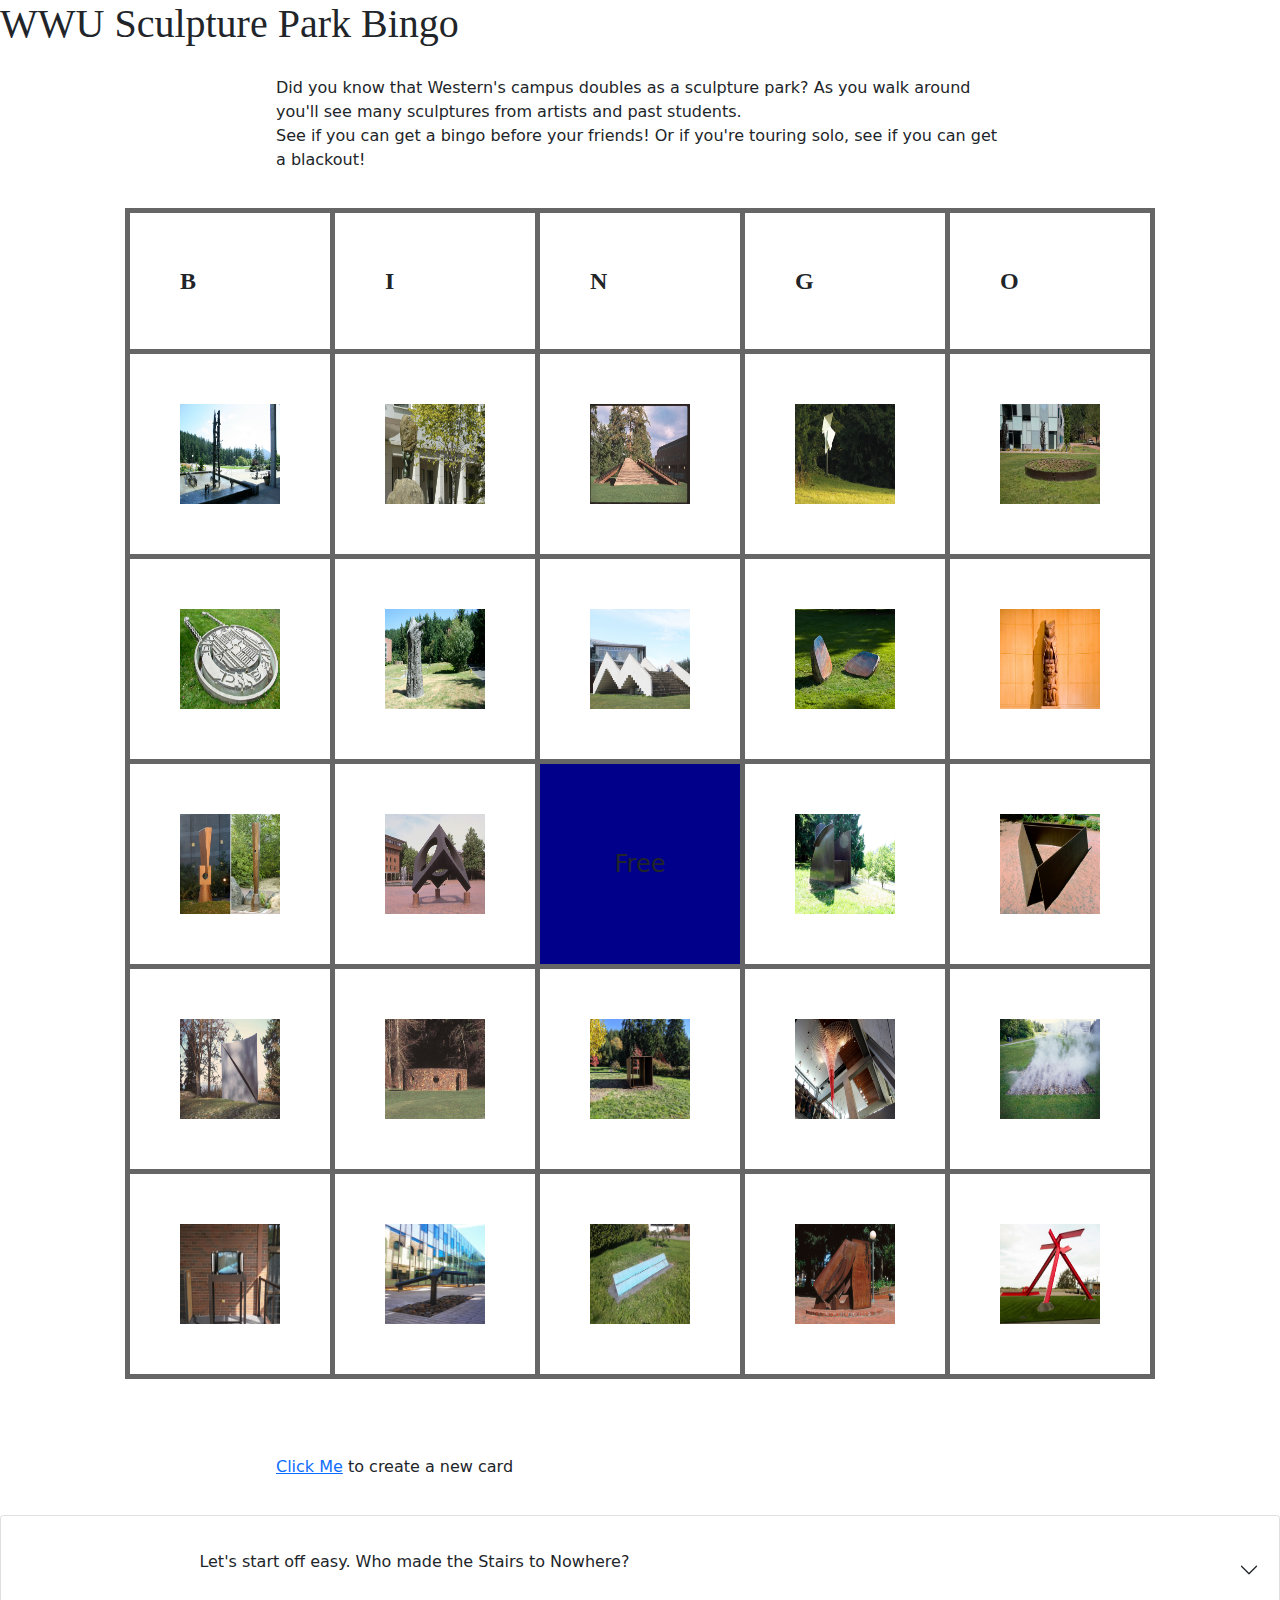
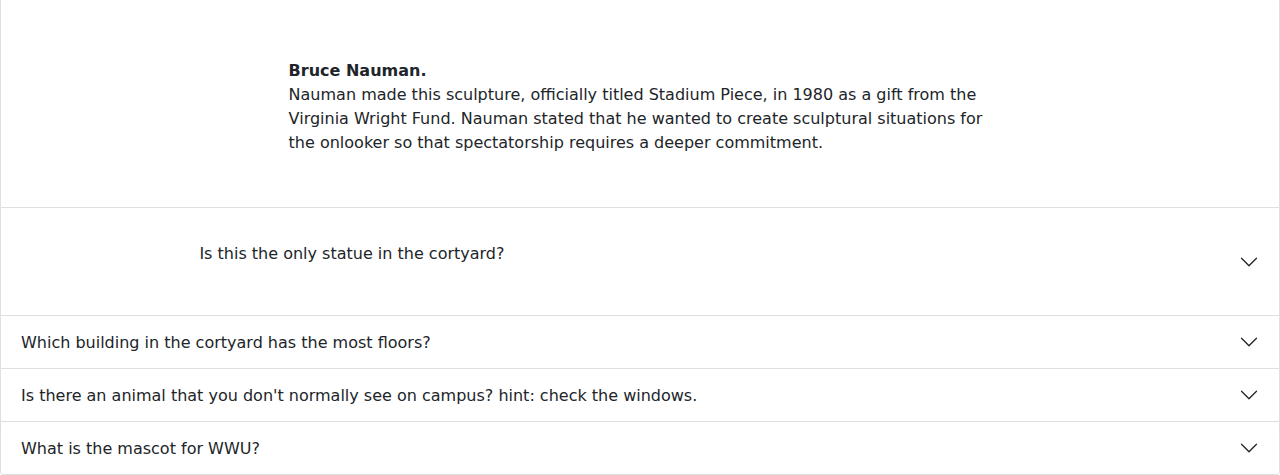
==== index.html @ 40c81d85 "First commit of Final ass." ====
<!DOCTYPE html>
<html lang="en">

<head>
	<title>Make Your Own Bingo Card</title>
	<link rel="stylesheet" rev="stylesheet" href="bingo-card.css" />
	<script src="jquery.js"></script>
	<link rel="stylesheet" href="bootstrap.min.css">
	<script src="bootstrap.bundle.min.js"></script>
</head>
<body>
	
<h1>WWU Sculpture Park Bingo</h1>
<p id="intro">Did you know that Western's campus doubles as a sculpture park? As you walk around you'll see many sculptures from artists and past students. <br> See if you can get a bingo before your friends! Or if you're touring solo, see if you can get a blackout!</p>
<table>
	<tr>
		<th width="20%"  class="square">B</th>
		<th width="20%"  class="square">I</th>
		<th width="20%"  class="square">N</th>
		<th width="20%"  class="square">G</th>
		<th width="20%"  class="square">O</th>
	</tr>
	<tr>
		<td id="square0" class="square">&nbsp;</td>
		<td id="square1" class="square">&nbsp;</td>
		<td id="square2" class="square">&nbsp;</td>
		<td id="square3" class="square">&nbsp;</td>
		<td id="square4" class="square">&nbsp;</td>
	</tr>
	<tr>
		<td id="square5" class="square">&nbsp;</td>
		<td id="square6" class="square">&nbsp;</td>
		<td id="square7" class="square">&nbsp;</td>
		<td id="square8" class="square">&nbsp;</td>
		<td id="square9" class="square">&nbsp;</td>
	</tr>
	<tr>
		<td id="square10" class="square">&nbsp;</td>
		<td id="square11" class="square">&nbsp;</td>
		<td id="free">Free</td>
		<td id="square12" class="square">&nbsp;</td>
		<td id="square13" class="square">&nbsp;</td>
	</tr>
	<tr>
		<td id="square14" class="square">&nbsp;</td>
		<td id="square15" class="square">&nbsp;</td>
		<td id="square16" class="square">&nbsp;</td>
		<td id="square17" class="square">&nbsp;</td>
		<td id="square18" class="square">&nbsp;</td>
	</tr>
	<tr>
		<td id="square19" class="square">&nbsp;</td>
		<td id="square20" class="square">&nbsp;</td>
		<td id="square21" class="square">&nbsp;</td>
		<td id="square22" class="square">&nbsp;</td>
		<td id="square23" class="square">&nbsp;</td>
	</tr>
</table>
<p><a href="script.html" id="reload"></a> </p>
<p id="bottom"><a href="#" onclick="setImage();">Click Me</a> to create a new card</p>

<div class="accordion-item">
	<h2 class="accordion-header" id="headingOne">
	  <button class="accordion-button collapsed" type="button" data-bs-toggle="collapse" data-bs-target="#collapseOne" aria-expanded="false" aria-controls="collapseOne">
			<p>Let's start off easy. Who made the Stairs to Nowhere?</p>
		</button>
	  </h2>
	  <div id="collapseOne" class="accordion-collapse collapse show" aria-labelledby="headingOne" data-bs-parent="#accordionExample">
		<div class="accordion-body">
		  <p><strong>Bruce Nauman.</strong> <br> Nauman made this sculpture, officially titled Stadium Piece, in 1980 as a gift from the Virginia Wright Fund. Nauman stated that he wanted to create sculptural situations for the onlooker so that spectatorship requires a deeper commitment. </p>
		</div>
	  </div>
	</div>
	<div class="accordion-item">
	  <h2 class="accordion-header" id="headingTwo">
		<button class="accordion-button collapsed" type="button" data-bs-toggle="collapse" data-bs-target="#collapseTwo" aria-expanded="false" aria-controls="collapseTwo">
		  <p>Is this the only statue in the cortyard?</p>
		</button>
	  </h2>
	  <div id="collapseTwo" class="accordion-collapse collapse" aria-labelledby="headingTwo" data-bs-parent="#accordionExample">
		<div class="accordion-body">
		  <p><strong>No.</strong> <br> It would be weird if I wrote this question and there wasn't! If you look north west you'll see a small turquoise triangle. This is called Flank II, it was made in 1978 by New York sculpture artist Mia Westerlund Roosen. It was recently restored by the artist because of corrosion over 30 years. Here's a video with a couple interviews  from the artist and gallery director Hafthor Ingvason. </p>
		  <iframe width="auto" height="auto" src="https://www.youtube.com/embed/sNC-myIvifI" title="YouTube video player" frameborder="0" allow="accelerometer; autoplay; clipboard-write; encrypted-media; gyroscope; picture-in-picture" allowfullscreen></iframe>
		</div>
	  </div>
	</div>
	<div class="accordion-item">
	  <h2 class="accordion-header" id="headingThree">
		<button class="accordion-button collapsed" type="button" data-bs-toggle="collapse" data-bs-target="#collapseThree" aria-expanded="false" aria-controls="collapseThree">
		  Which building in the cortyard has the most floors?
		</button>
	  </h2>
	  <div id="collapseThree" class="accordion-collapse collapse" aria-labelledby="headingThree" data-bs-parent="#accordionExample">
		<div class="accordion-body">
			<p> <strong>The Environmental Studies Building.</strong> <br> If you look closely you’ll see a line separating each floor, making seven floors in total. You’ll probably also notice that this building is made entirely of concrete. Because of this, it was the least energy efficient building on campus. Ironic. That is until they covered the roof in solar panels to make the building more energy neutral. </p>
		</div>
	  </div>
	</div>
	<div class="accordion-item">
		<h2 class="accordion-header" id="headingFour">
		  <button class="accordion-button collapsed" type="button" data-bs-toggle="collapse" data-bs-target="#collapseFour" aria-expanded="false" aria-controls="collapseFour">
			Is there an animal that you don't normally see on campus? hint: check the windows.
		  </button>
		</h2>
		<div id="collapseFour" class="accordion-collapse collapse" aria-labelledby="headingFour" data-bs-parent="#accordionExample">
		  <div class="accordion-body">
			<p></p><strong>Hey look a grizzly bear!</strong> <br>This is the logo for The Planet magazine. The Planet is a publication class offered through the Environmental Studies department. It combines the environmental focus of Huxley College with the writing and reporting skills taught in the journalism department. Students publish a quarterly environmental magazine in print version as well as online. </p>
			<a href="https://theplanetmagazine.net/">Heres a link to their website</a>
		  </div>
		</div>
	  </div>
	  <div class="accordion-item">
		<h2 class="accordion-header" id="headingFive">
		  <button class="accordion-button collapsed" type="button" data-bs-toggle="collapse" data-bs-target="#collapseFive" aria-expanded="false" aria-controls="collapseFive">
			What is the mascot for WWU?
		  </button>
		</h2>
		<div id="collapseFive" class="accordion-collapse collapse" aria-labelledby="headingFive" data-bs-parent="#accordionExample">
		  <div class="accordion-body">
			<p><strong>The Vikings. Specifically Victor E. Viking </strong> <br> If you look across the parking lot to the west of Stairs to Nowhere, you'll see the soccer field where many of WWU's sports teams practice. Our mascot, Victor, was introduced in 1923 and has been relatively unchanged since then. The sports offered by WWU in the fall are Soccer, Vollyball, and Basketball.</p>
		  </div>
		</div>
	  </div>
  </div>
<script type="text/javascript" src="bingo-card.js"></script>
</body>
</html>
---- bingo-card.css ----
body {
	background-color: white;
	color: black;
	font-size: 20px;
	font-family: "Lucida Grande", Verdana, Arial, Helvetica, sans-serif;
    text-align: center;
}

p{
    margin: auto;
    width: 60%;
    padding: 20px;  
}
h1, th {
	font-family: Georgia, "Times New Roman", Times, serif;
}

h1 {
	font-size: 28px;
}

table {
	border-collapse: collapse;
    margin: auto;
    width: 70%;
}

th, td {
	padding: 50px;
	border: 5px #666 solid;
	text-align: center;
	font-size: 24px;
}


#free {
	background-color: darkblue;
}

.square.darkblue{
    background-color: darkblue;
}
.square{
	border: 5px #666 solid;
}
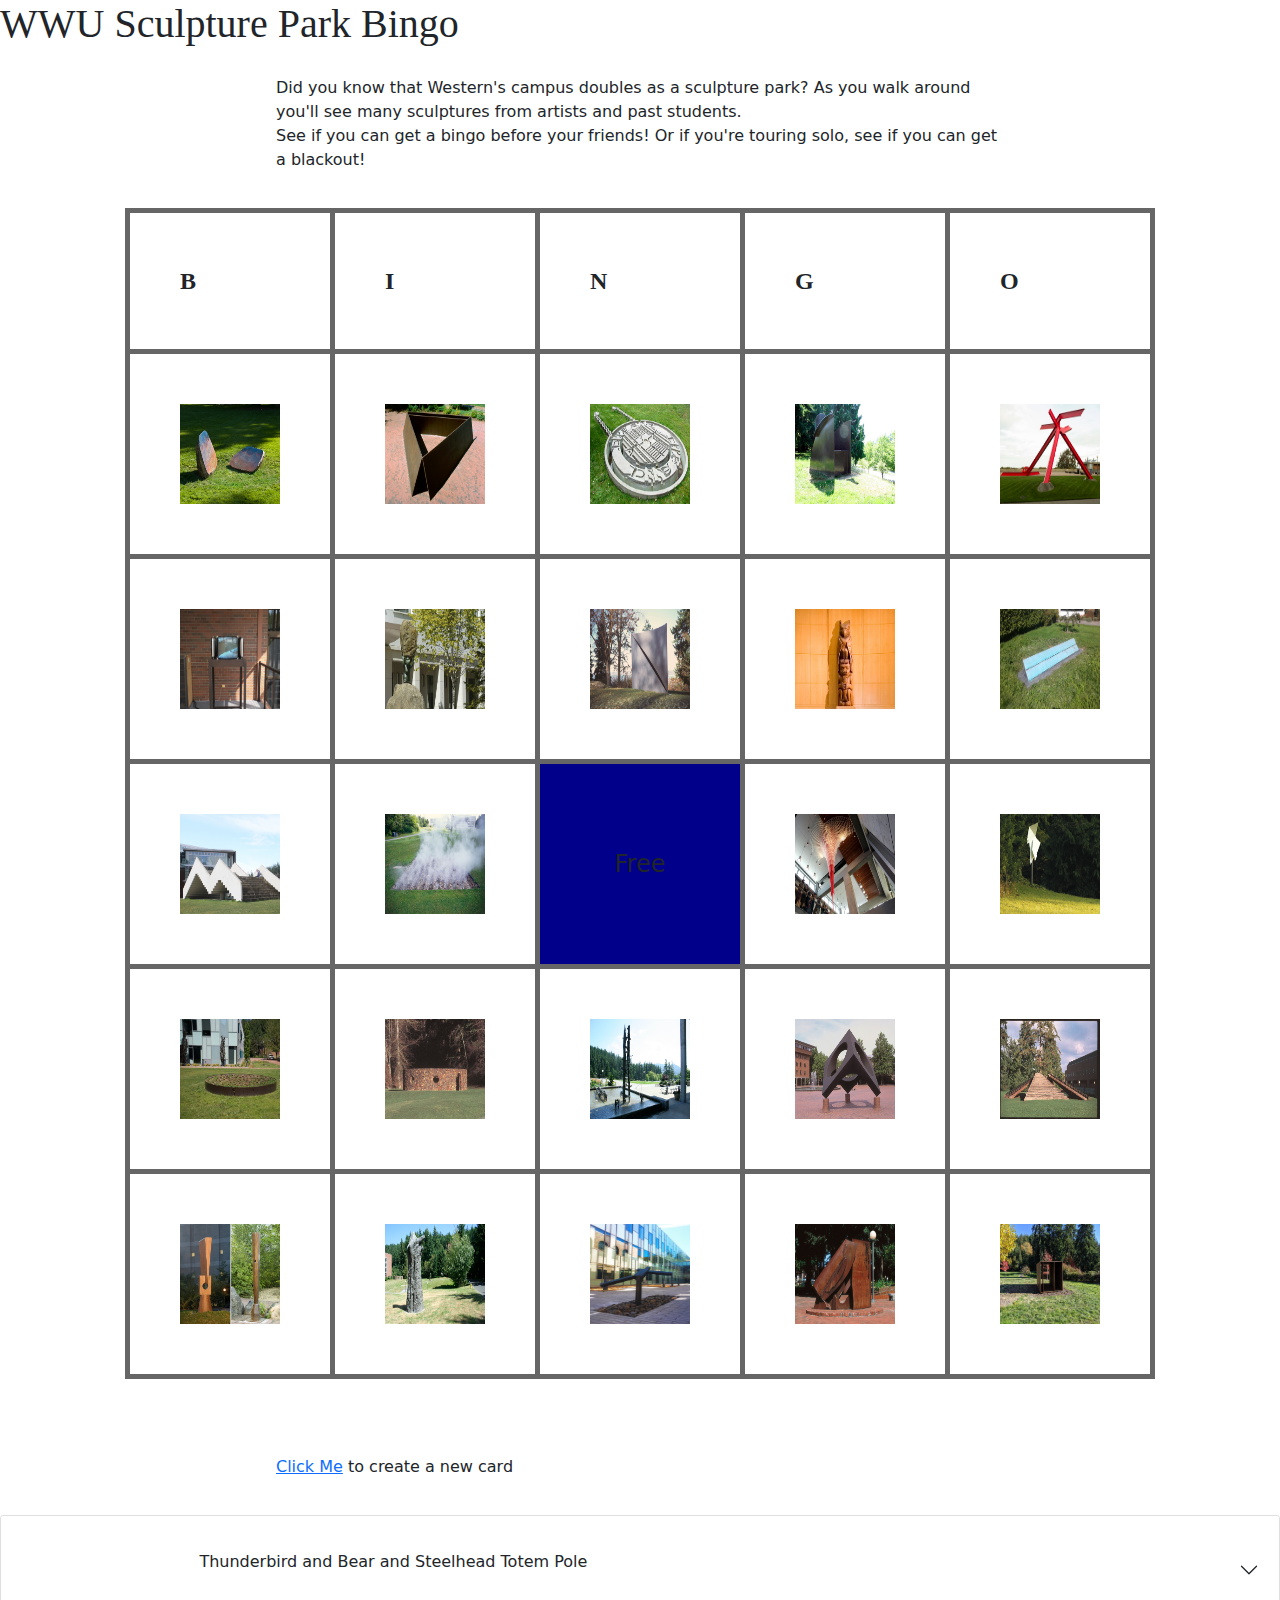
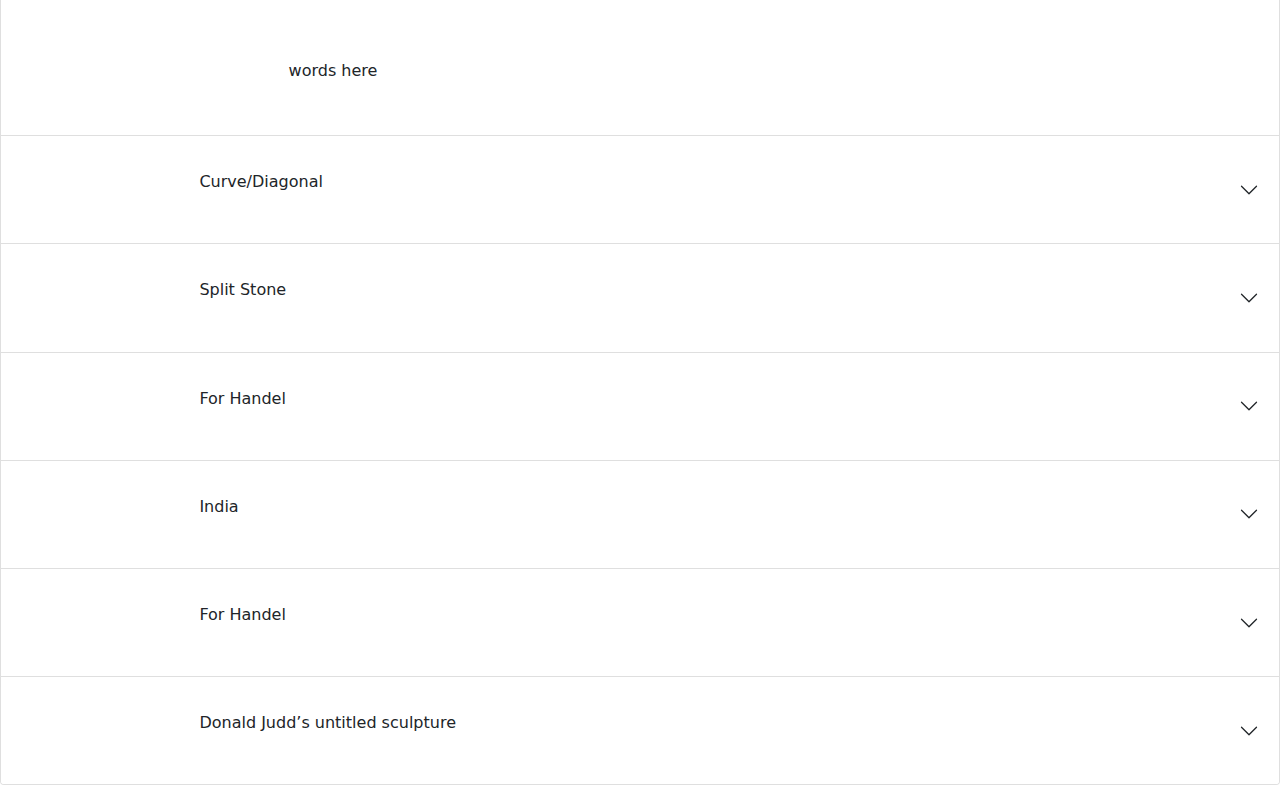
==== commit 3584bfb6: "Adding accordian even though it still doesnt want to work!" ====
--- a/index.html
+++ b/index.html
@@ -62,24 +62,24 @@
 <div class="accordion-item">
 	<h2 class="accordion-header" id="headingOne">
 	  <button class="accordion-button collapsed" type="button" data-bs-toggle="collapse" data-bs-target="#collapseOne" aria-expanded="false" aria-controls="collapseOne">
-			<p>Let's start off easy. Who made the Stairs to Nowhere?</p>
+			<p>Thunderbird and Bear and Steelhead Totem Pole</p>
 		</button>
 	  </h2>
 	  <div id="collapseOne" class="accordion-collapse collapse show" aria-labelledby="headingOne" data-bs-parent="#accordionExample">
 		<div class="accordion-body">
-		  <p><strong>Bruce Nauman.</strong> <br> Nauman made this sculpture, officially titled Stadium Piece, in 1980 as a gift from the Virginia Wright Fund. Nauman stated that he wanted to create sculptural situations for the onlooker so that spectatorship requires a deeper commitment. </p>
+		  <p>words here</p>
 		</div>
 	  </div>
 	</div>
 	<div class="accordion-item">
 	  <h2 class="accordion-header" id="headingTwo">
 		<button class="accordion-button collapsed" type="button" data-bs-toggle="collapse" data-bs-target="#collapseTwo" aria-expanded="false" aria-controls="collapseTwo">
-		  <p>Is this the only statue in the cortyard?</p>
+		  <p>Curve/Diagonal</p>
 		</button>
 	  </h2>
 	  <div id="collapseTwo" class="accordion-collapse collapse" aria-labelledby="headingTwo" data-bs-parent="#accordionExample">
 		<div class="accordion-body">
-		  <p><strong>No.</strong> <br> It would be weird if I wrote this question and there wasn't! If you look north west you'll see a small turquoise triangle. This is called Flank II, it was made in 1978 by New York sculpture artist Mia Westerlund Roosen. It was recently restored by the artist because of corrosion over 30 years. Here's a video with a couple interviews  from the artist and gallery director Hafthor Ingvason. </p>
+		  <p>words here</p>
 		  <iframe width="auto" height="auto" src="https://www.youtube.com/embed/sNC-myIvifI" title="YouTube video player" frameborder="0" allow="accelerometer; autoplay; clipboard-write; encrypted-media; gyroscope; picture-in-picture" allowfullscreen></iframe>
 		</div>
 	  </div>
@@ -87,24 +87,24 @@
 	<div class="accordion-item">
 	  <h2 class="accordion-header" id="headingThree">
 		<button class="accordion-button collapsed" type="button" data-bs-toggle="collapse" data-bs-target="#collapseThree" aria-expanded="false" aria-controls="collapseThree">
-		  Which building in the cortyard has the most floors?
+			<p>Split Stone</p>
 		</button>
 	  </h2>
 	  <div id="collapseThree" class="accordion-collapse collapse" aria-labelledby="headingThree" data-bs-parent="#accordionExample">
 		<div class="accordion-body">
-			<p> <strong>The Environmental Studies Building.</strong> <br> If you look closely you’ll see a line separating each floor, making seven floors in total. You’ll probably also notice that this building is made entirely of concrete. Because of this, it was the least energy efficient building on campus. Ironic. That is until they covered the roof in solar panels to make the building more energy neutral. </p>
+			<p>words here</p>
 		</div>
 	  </div>
 	</div>
 	<div class="accordion-item">
 		<h2 class="accordion-header" id="headingFour">
 		  <button class="accordion-button collapsed" type="button" data-bs-toggle="collapse" data-bs-target="#collapseFour" aria-expanded="false" aria-controls="collapseFour">
-			Is there an animal that you don't normally see on campus? hint: check the windows.
+			<p>For Handel</p>
 		  </button>
 		</h2>
 		<div id="collapseFour" class="accordion-collapse collapse" aria-labelledby="headingFour" data-bs-parent="#accordionExample">
 		  <div class="accordion-body">
-			<p></p><strong>Hey look a grizzly bear!</strong> <br>This is the logo for The Planet magazine. The Planet is a publication class offered through the Environmental Studies department. It combines the environmental focus of Huxley College with the writing and reporting skills taught in the journalism department. Students publish a quarterly environmental magazine in print version as well as online. </p>
+			<p>words here</p>
 			<a href="https://theplanetmagazine.net/">Heres a link to their website</a>
 		  </div>
 		</div>
@@ -112,16 +112,42 @@
 	  <div class="accordion-item">
 		<h2 class="accordion-header" id="headingFive">
 		  <button class="accordion-button collapsed" type="button" data-bs-toggle="collapse" data-bs-target="#collapseFive" aria-expanded="false" aria-controls="collapseFive">
-			What is the mascot for WWU?
+			<p>India</p>
 		  </button>
 		</h2>
 		<div id="collapseFive" class="accordion-collapse collapse" aria-labelledby="headingFive" data-bs-parent="#accordionExample">
 		  <div class="accordion-body">
-			<p><strong>The Vikings. Specifically Victor E. Viking </strong> <br> If you look across the parking lot to the west of Stairs to Nowhere, you'll see the soccer field where many of WWU's sports teams practice. Our mascot, Victor, was introduced in 1923 and has been relatively unchanged since then. The sports offered by WWU in the fall are Soccer, Vollyball, and Basketball.</p>
+			<p>words here</p>
 		  </div>
 		</div>
 	  </div>
-  </div>
+  	</div>
+	  <div class="accordion-item">
+		<h2 class="accordion-header" id="headingFour">
+		  <button class="accordion-button collapsed" type="button" data-bs-toggle="collapse" data-bs-target="#collapseFour" aria-expanded="false" aria-controls="collapseFour">
+			<p>For Handel</p>
+		  </button>
+		</h2>
+		<div id="collapseFour" class="accordion-collapse collapse" aria-labelledby="headingFour" data-bs-parent="#accordionExample">
+		  <div class="accordion-body">
+			<p>words here</p>
+			<a href="https://theplanetmagazine.net/">Heres a link to their website</a>
+		  </div>
+		</div>
+	  </div>
+	  <div class="accordion-item">
+		<h2 class="accordion-header" id="headingFive">
+		  <button class="accordion-button collapsed" type="button" data-bs-toggle="collapse" data-bs-target="#collapseFive" aria-expanded="false" aria-controls="collapseFive">
+			<p>Donald Judd’s untitled sculpture</p>
+		  </button>
+		</h2>
+		<div id="collapseFive" class="accordion-collapse collapse" aria-labelledby="headingFive" data-bs-parent="#accordionExample">
+		  <div class="accordion-body">
+			<p> words here</p>
+		  </div>
+		</div>
+	  </div>
+  	</div>
 <script type="text/javascript" src="bingo-card.js"></script>
 </body>
 </html>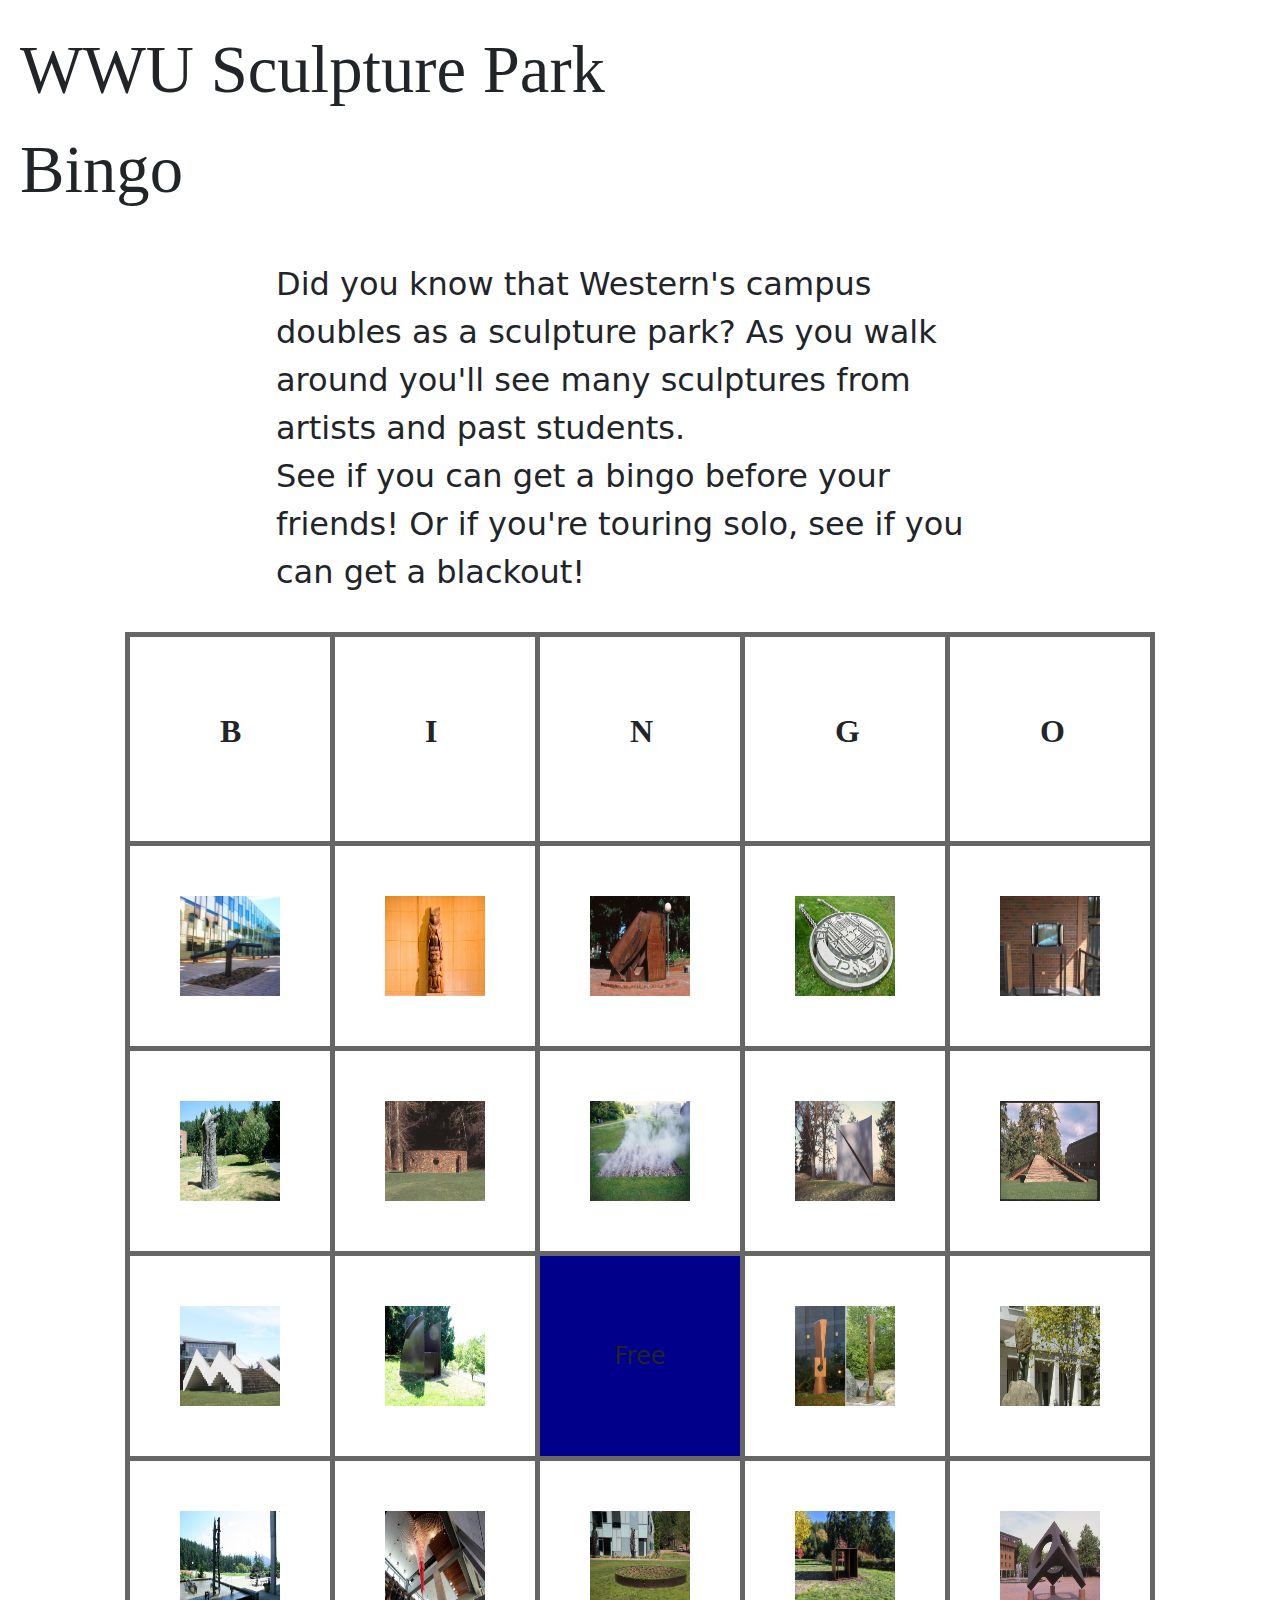
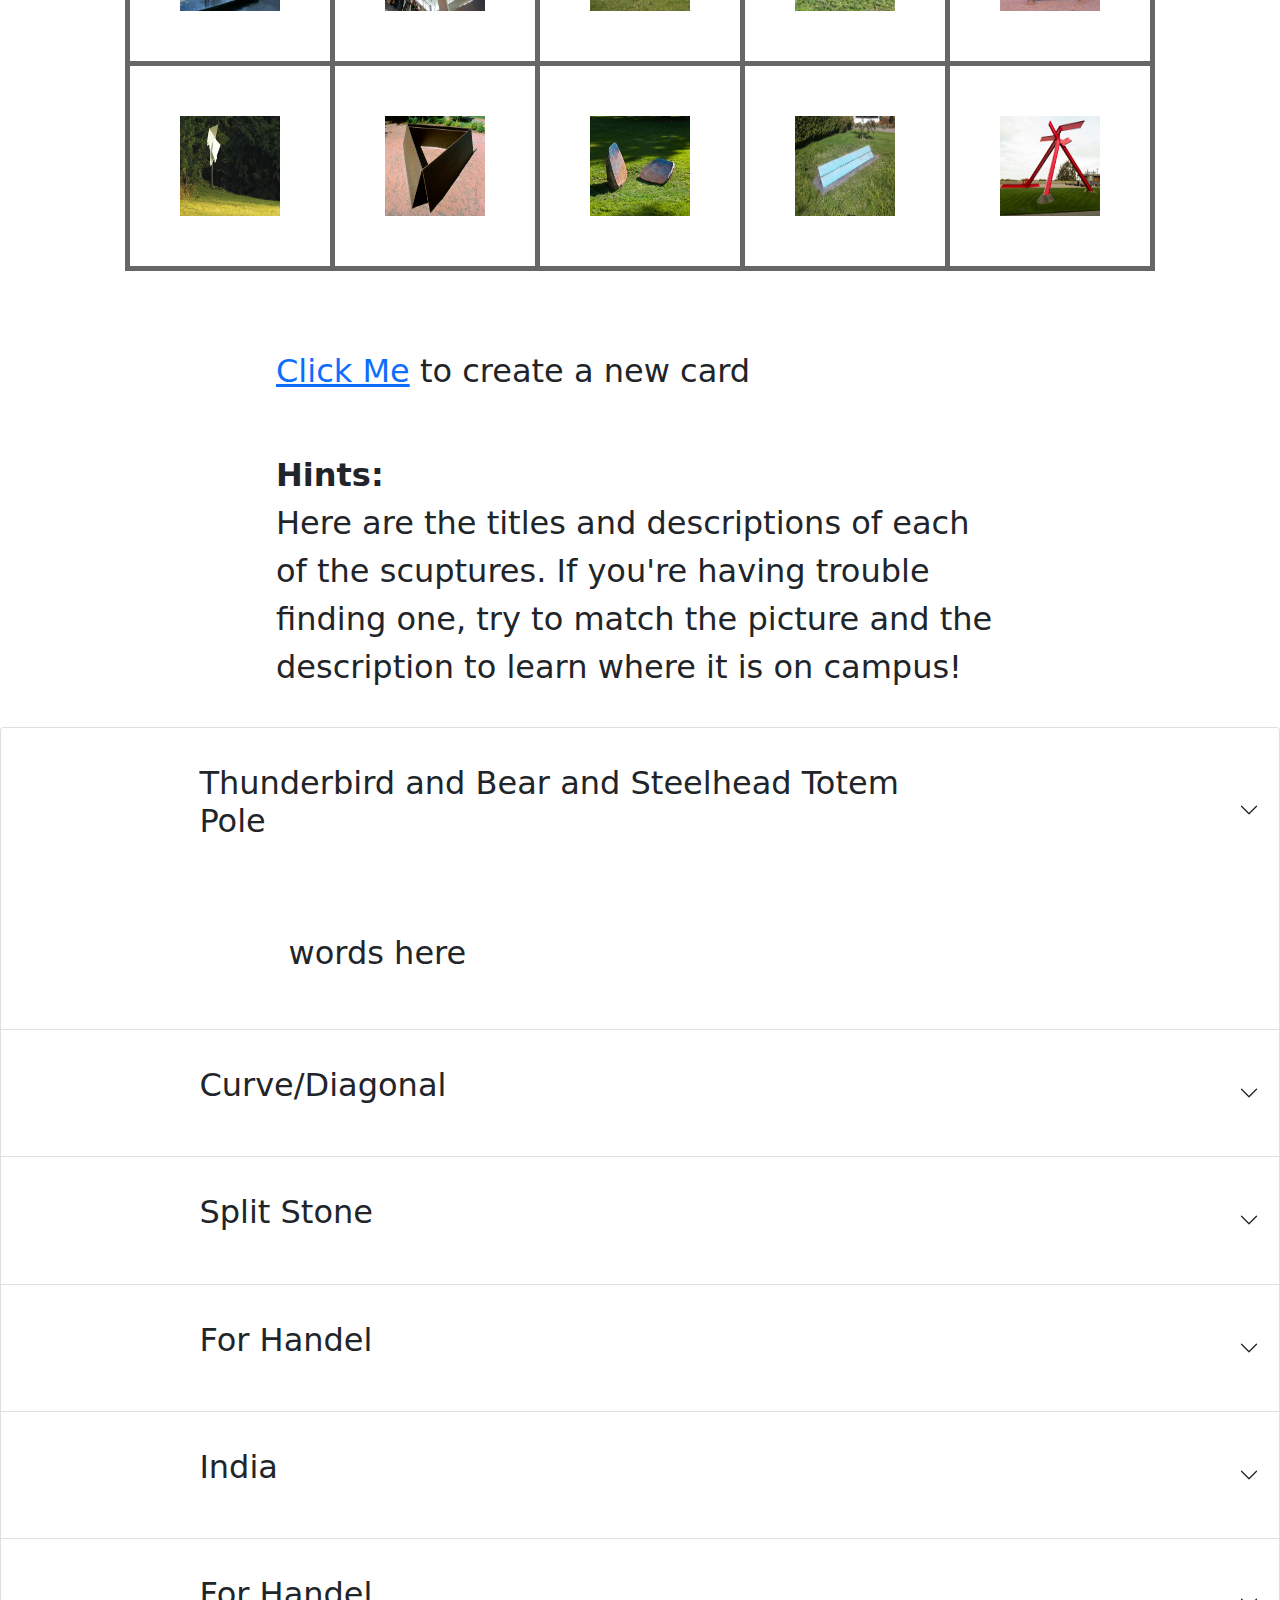
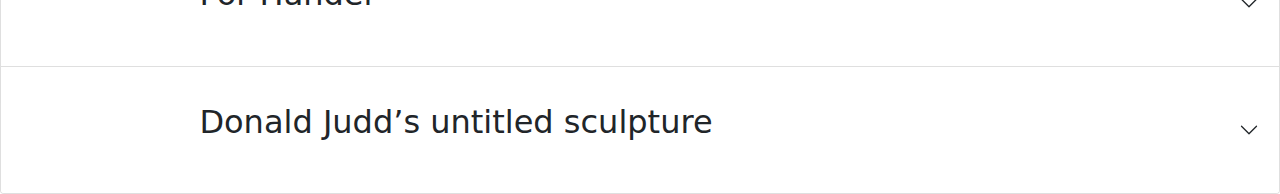
==== commit dc4c62fd: "Accordians work now and I made the font bigger" ====
--- a/index.html
+++ b/index.html
@@ -2,7 +2,7 @@
 <html lang="en">
 
 <head>
-	<title>Make Your Own Bingo Card</title>
+	<title>WWU Sculture Scavenger HUnt</title>
 	<link rel="stylesheet" rev="stylesheet" href="bingo-card.css" />
 	<script src="jquery.js"></script>
 	<link rel="stylesheet" href="bootstrap.min.css">
@@ -10,15 +10,15 @@
 </head>
 <body>
 	
-<h1>WWU Sculpture Park Bingo</h1>
+<p id="Title">WWU Sculpture Park Bingo</p>
 <p id="intro">Did you know that Western's campus doubles as a sculpture park? As you walk around you'll see many sculptures from artists and past students. <br> See if you can get a bingo before your friends! Or if you're touring solo, see if you can get a blackout!</p>
 <table>
 	<tr>
-		<th width="20%"  class="square">B</th>
-		<th width="20%"  class="square">I</th>
-		<th width="20%"  class="square">N</th>
-		<th width="20%"  class="square">G</th>
-		<th width="20%"  class="square">O</th>
+		<th width="20%"  class="square"><p id="bingo">B</p></th>
+		<th width="20%"  class="square"><p id="bingo">I</p></th>
+		<th width="20%"  class="square"><p id="bingo">N</p></th>
+		<th width="20%"  class="square"><p id="bingo">G</p></th>
+		<th width="20%"  class="square"><p id="bingo">O</p></th>
 	</tr>
 	<tr>
 		<td id="square0" class="square">&nbsp;</td>
@@ -57,8 +57,9 @@
 	</tr>
 </table>
 <p><a href="script.html" id="reload"></a> </p>
-<p id="bottom"><a href="#" onclick="setImage();">Click Me</a> to create a new card</p>
-
+<p><a href="#" onclick="setImage();">Click Me</a> to create a new card</p>
+<p><strong>Hints:</strong> <br> Here are the titles and descriptions of each of the scuptures. If you're having trouble finding one, try to match the picture and the description to learn where it is on campus!
+</p>
 <div class="accordion-item">
 	<h2 class="accordion-header" id="headingOne">
 	  <button class="accordion-button collapsed" type="button" data-bs-toggle="collapse" data-bs-target="#collapseOne" aria-expanded="false" aria-controls="collapseOne">
@@ -80,7 +81,6 @@
 	  <div id="collapseTwo" class="accordion-collapse collapse" aria-labelledby="headingTwo" data-bs-parent="#accordionExample">
 		<div class="accordion-body">
 		  <p>words here</p>
-		  <iframe width="auto" height="auto" src="https://www.youtube.com/embed/sNC-myIvifI" title="YouTube video player" frameborder="0" allow="accelerometer; autoplay; clipboard-write; encrypted-media; gyroscope; picture-in-picture" allowfullscreen></iframe>
 		</div>
 	  </div>
 	</div>
@@ -131,7 +131,6 @@
 		<div id="collapseFour" class="accordion-collapse collapse" aria-labelledby="headingFour" data-bs-parent="#accordionExample">
 		  <div class="accordion-body">
 			<p>words here</p>
-			<a href="https://theplanetmagazine.net/">Heres a link to their website</a>
 		  </div>
 		</div>
 	  </div>
--- a/bingo-card.css
+++ b/bingo-card.css
@@ -9,14 +9,17 @@
 p{
     margin: auto;
     width: 60%;
-    padding: 20px;  
+    padding: 20px;
+	font-size: 24pt;
 }
 h1, th {
 	font-family: Georgia, "Times New Roman", Times, serif;
 }
 
-h1 {
-	font-size: 28px;
+#Title {
+	font-size: 50pt;
+	margin: 0%;
+	font-family: Georgia, "Times New Roman", Times, serif;
 }
 
 table {
@@ -42,4 +45,6 @@
 }
 .square{
 	border: 5px #666 solid;
-}+	font-size: 30pt;
+	margin: auto;
+}
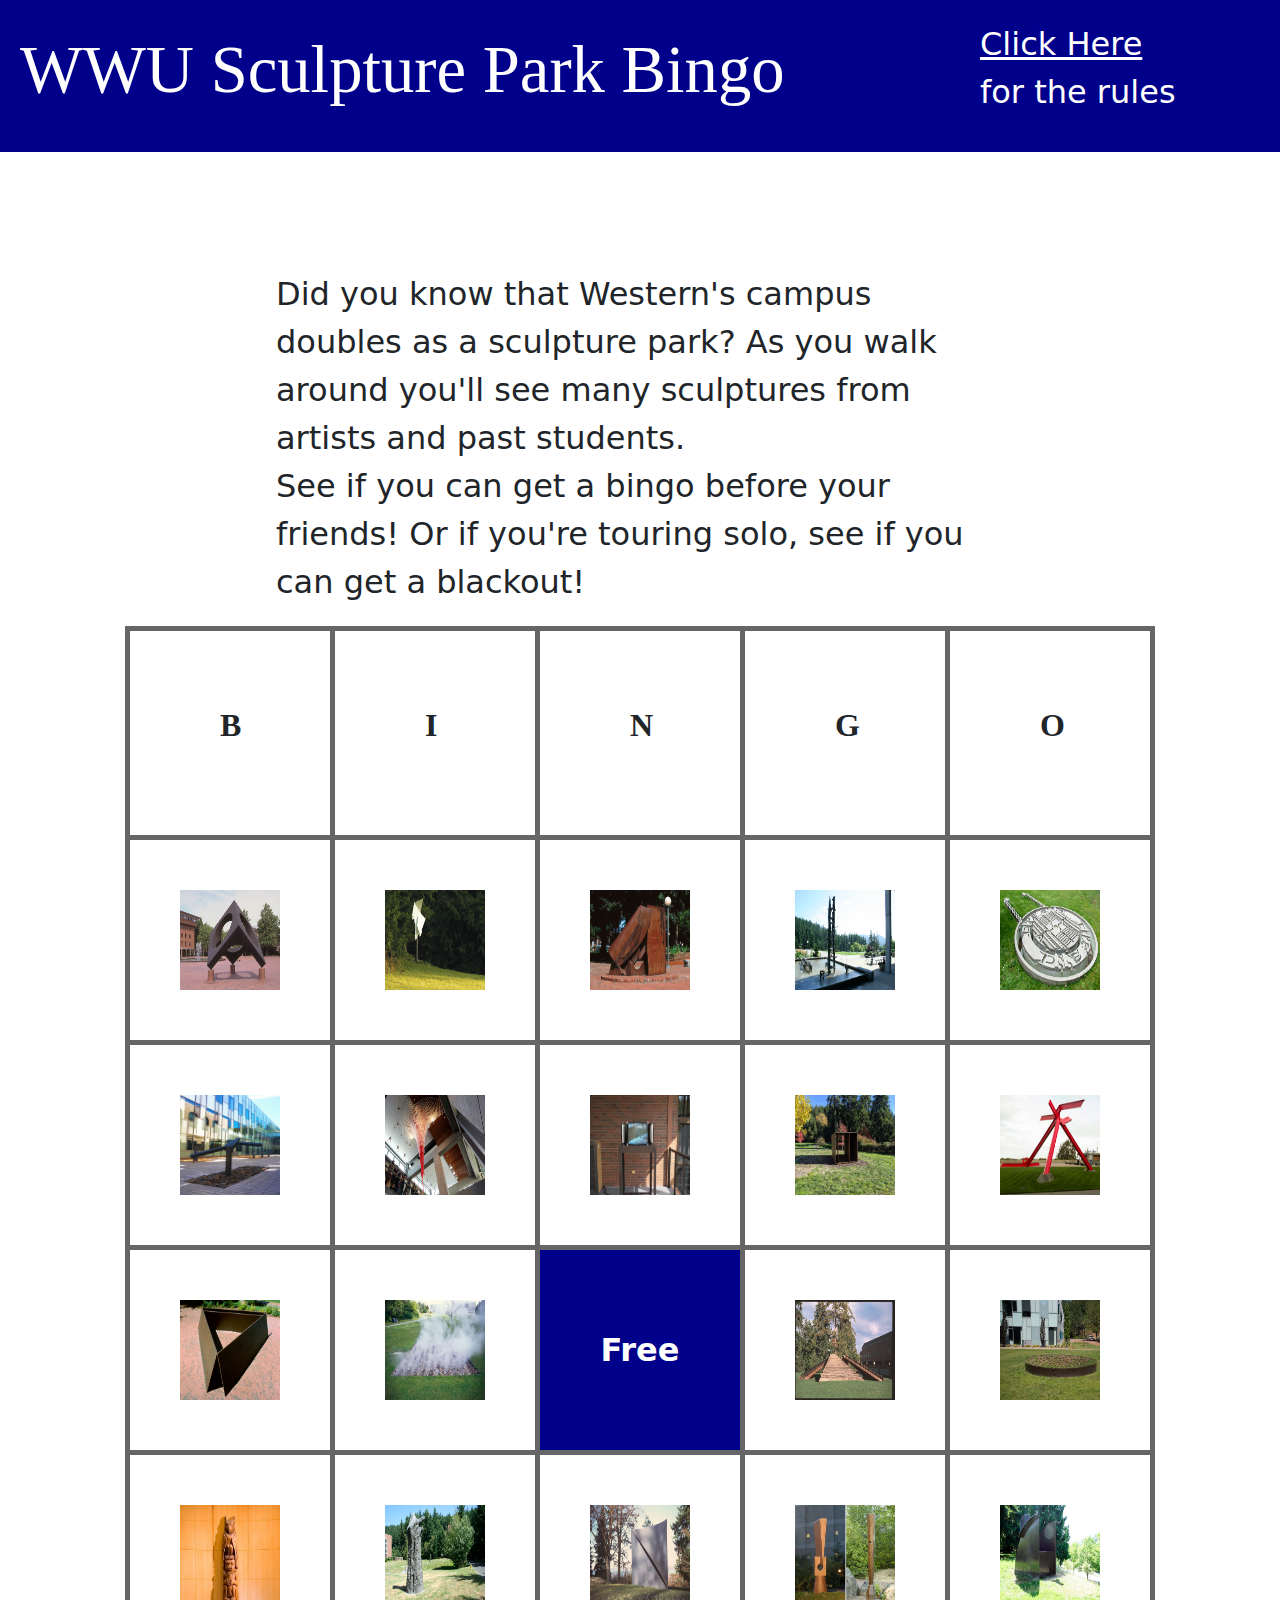
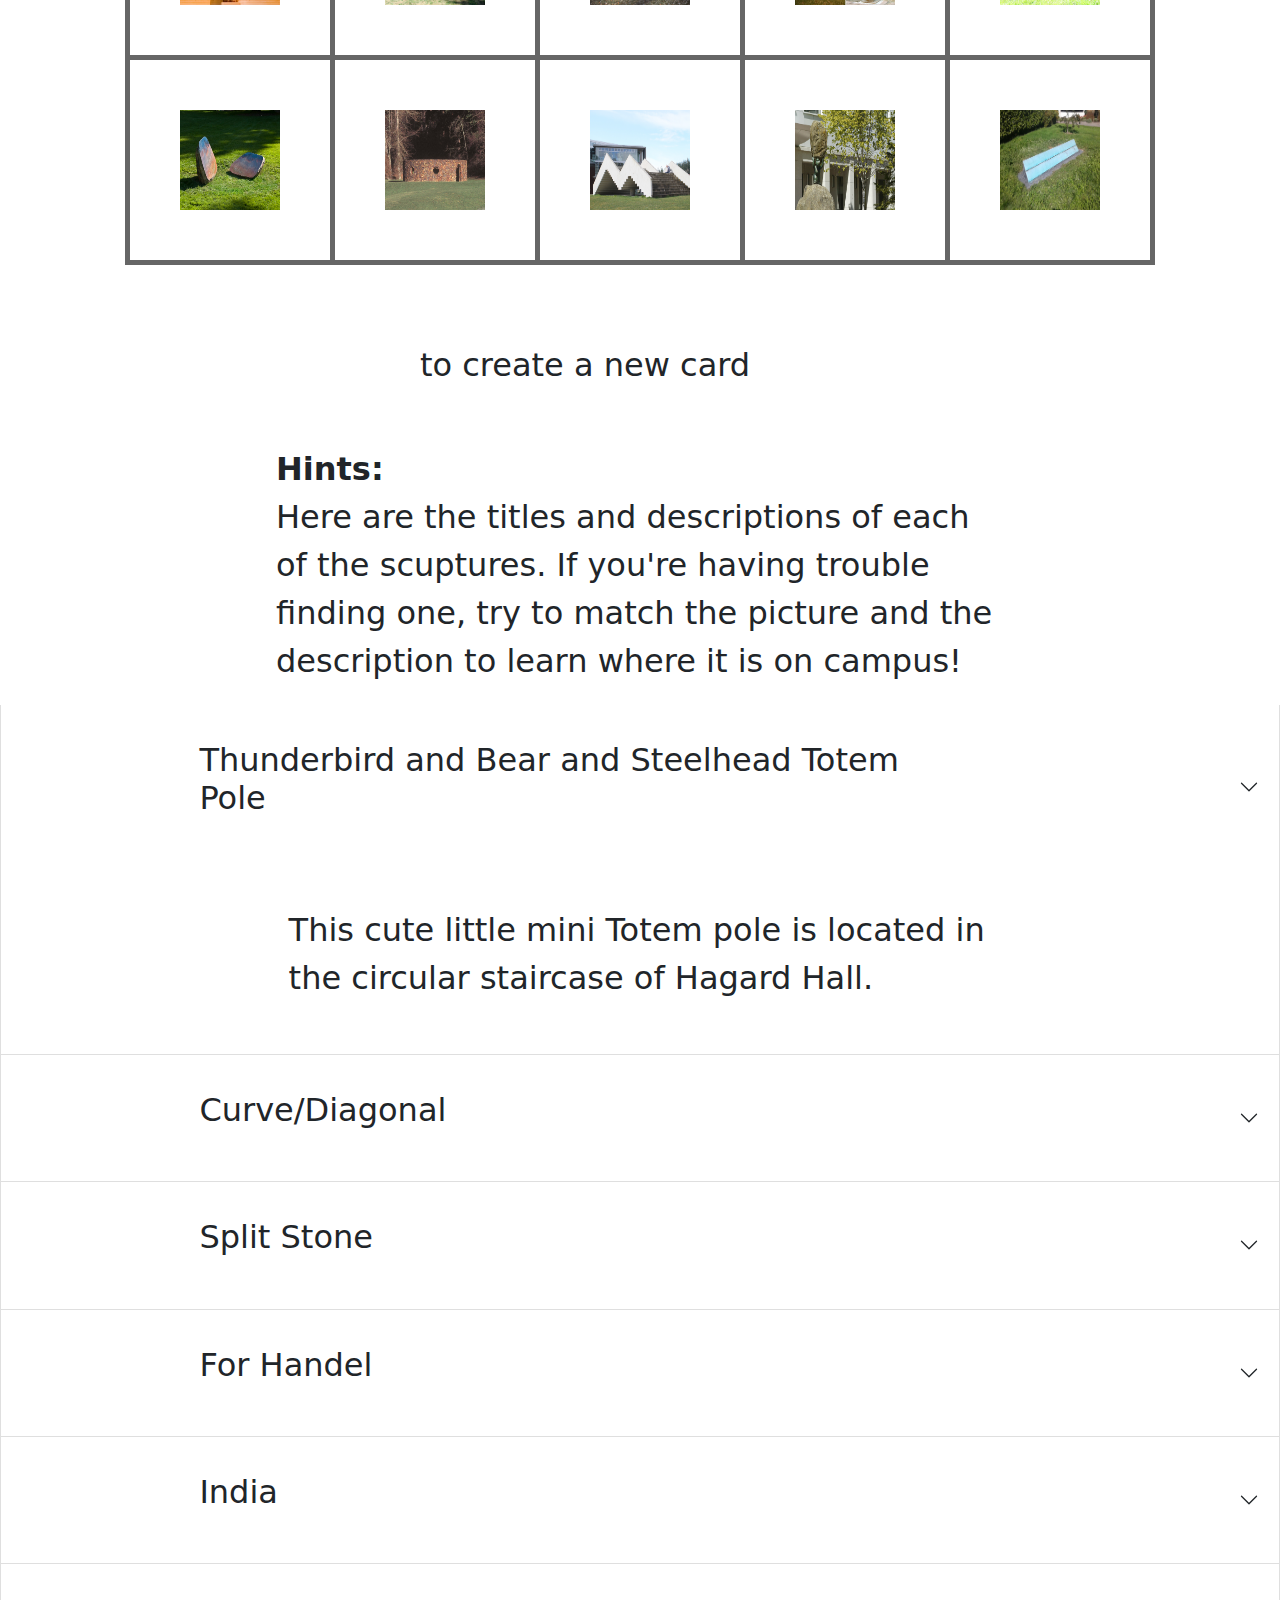
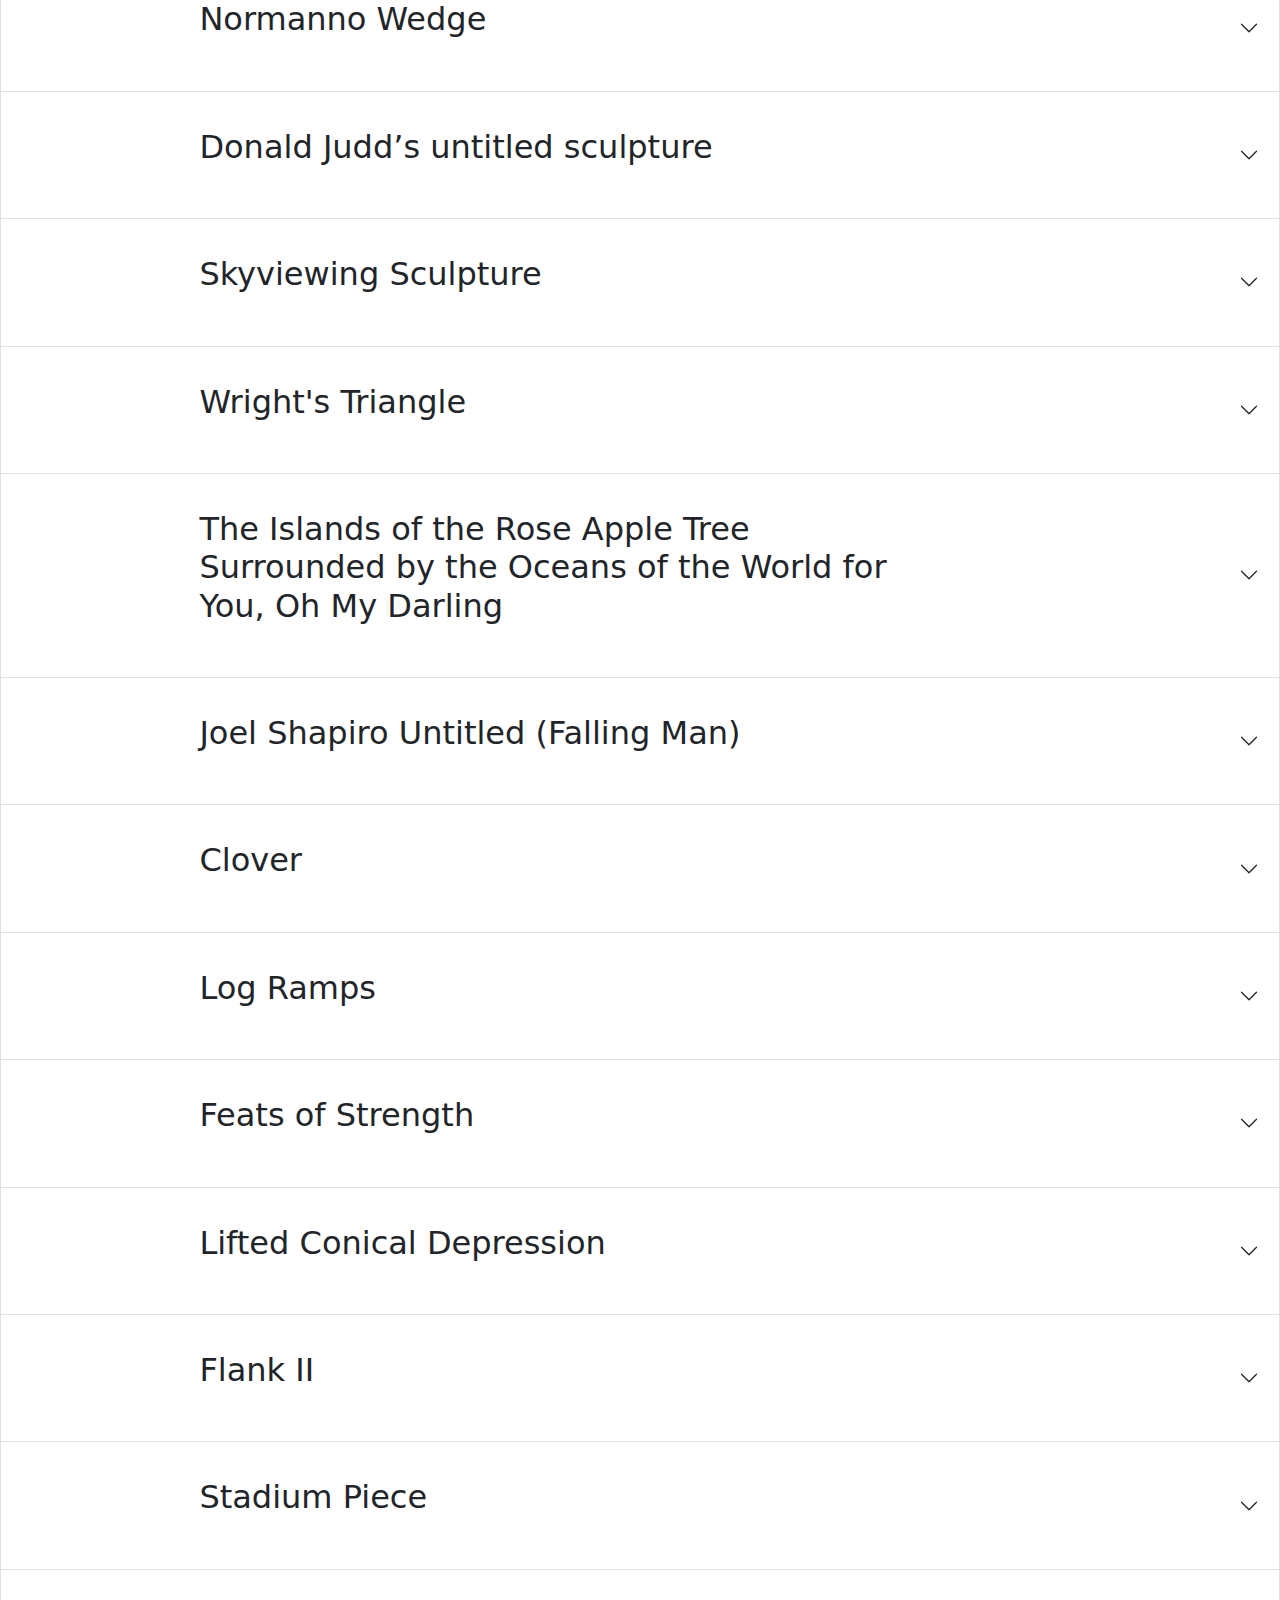
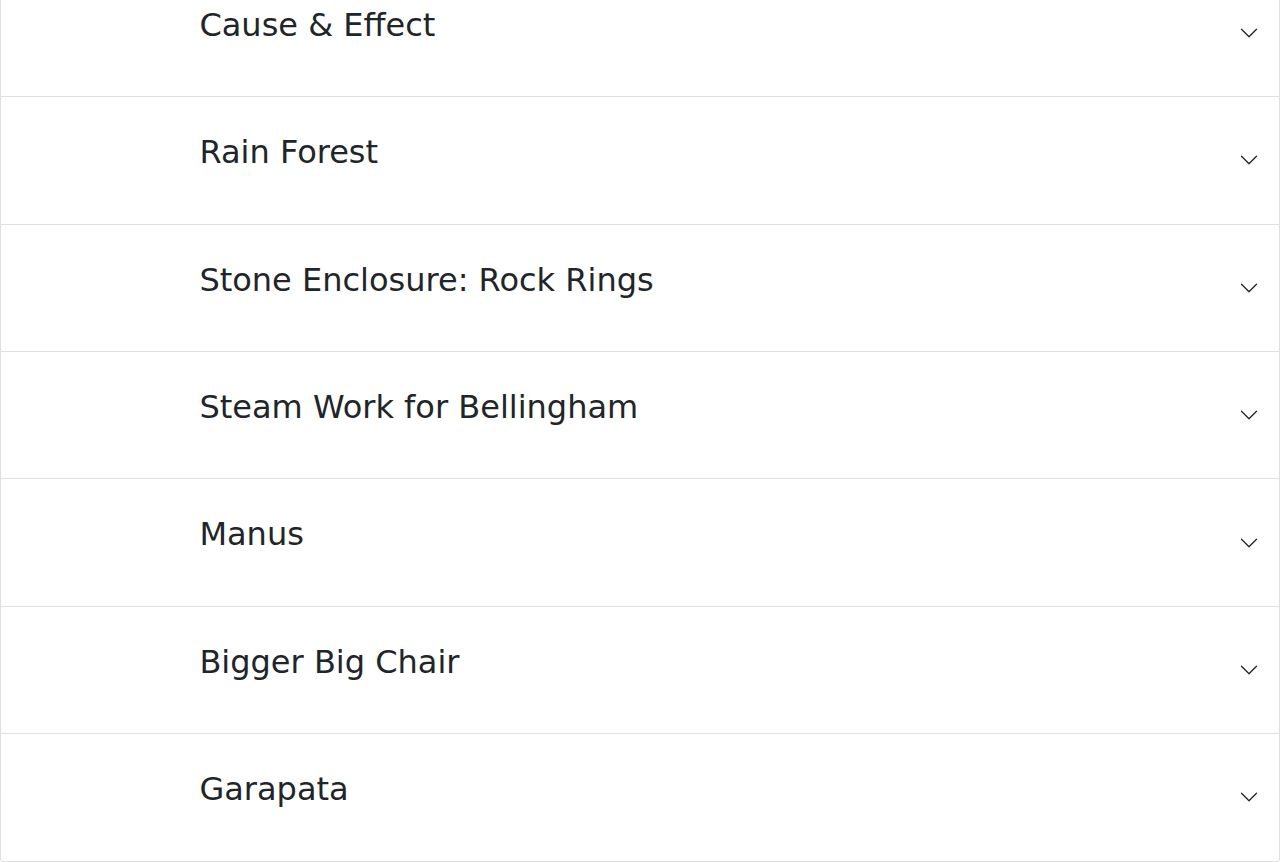
==== commit 114c5e05: "Added instuctions and hints" ====
--- a/index.html
+++ b/index.html
@@ -2,15 +2,18 @@
 <html lang="en">
 
 <head>
-	<title>WWU Sculture Scavenger HUnt</title>
+	<title>WWU Sculture Scavenger Hunt</title>
 	<link rel="stylesheet" rev="stylesheet" href="bingo-card.css" />
 	<script src="jquery.js"></script>
 	<link rel="stylesheet" href="bootstrap.min.css">
 	<script src="bootstrap.bundle.min.js"></script>
 </head>
 <body>
-	
-<p id="Title">WWU Sculpture Park Bingo</p>
+<div id="header">
+	<p id="Title">WWU Sculpture Park Bingo</p>
+	<p id="nav"><a href="tutorial.html">Click Here </a> <br>for the rules</p>
+	<div id="clear"></div>
+</div>
 <p id="intro">Did you know that Western's campus doubles as a sculpture park? As you walk around you'll see many sculptures from artists and past students. <br> See if you can get a bingo before your friends! Or if you're touring solo, see if you can get a blackout!</p>
 <table>
 	<tr>
@@ -37,7 +40,7 @@
 	<tr>
 		<td id="square10" class="square">&nbsp;</td>
 		<td id="square11" class="square">&nbsp;</td>
-		<td id="free">Free</td>
+		<td id="free"><b>Free</b></td>
 		<td id="square12" class="square">&nbsp;</td>
 		<td id="square13" class="square">&nbsp;</td>
 	</tr>
@@ -58,8 +61,9 @@
 </table>
 <p><a href="script.html" id="reload"></a> </p>
 <p><a href="#" onclick="setImage();">Click Me</a> to create a new card</p>
-<p><strong>Hints:</strong> <br> Here are the titles and descriptions of each of the scuptures. If you're having trouble finding one, try to match the picture and the description to learn where it is on campus!
+<p id="hints"><strong>Hints:</strong> <br> Here are the titles and descriptions of each of the scuptures. If you're having trouble finding one, try to match the picture and the description to learn where it is on campus!
 </p>
+
 <div class="accordion-item">
 	<h2 class="accordion-header" id="headingOne">
 	  <button class="accordion-button collapsed" type="button" data-bs-toggle="collapse" data-bs-target="#collapseOne" aria-expanded="false" aria-controls="collapseOne">
@@ -68,10 +72,12 @@
 	  </h2>
 	  <div id="collapseOne" class="accordion-collapse collapse show" aria-labelledby="headingOne" data-bs-parent="#accordionExample">
 		<div class="accordion-body">
-		  <p>words here</p>
+		  <p>This cute little mini Totem pole is located in the circular staircase of Hagard Hall.</p>
 		</div>
 	  </div>
 	</div>
+
+
 	<div class="accordion-item">
 	  <h2 class="accordion-header" id="headingTwo">
 		<button class="accordion-button collapsed" type="button" data-bs-toggle="collapse" data-bs-target="#collapseTwo" aria-expanded="false" aria-controls="collapseTwo">
@@ -80,10 +86,12 @@
 	  </h2>
 	  <div id="collapseTwo" class="accordion-collapse collapse" aria-labelledby="headingTwo" data-bs-parent="#accordionExample">
 		<div class="accordion-body">
-		  <p>words here</p>
+		  <p>This Black square is actually curved and folded, and is located near the viking union dining hall.</p>
 		</div>
 	  </div>
 	</div>
+
+
 	<div class="accordion-item">
 	  <h2 class="accordion-header" id="headingThree">
 		<button class="accordion-button collapsed" type="button" data-bs-toggle="collapse" data-bs-target="#collapseThree" aria-expanded="false" aria-controls="collapseThree">
@@ -92,10 +100,12 @@
 	  </h2>
 	  <div id="collapseThree" class="accordion-collapse collapse" aria-labelledby="headingThree" data-bs-parent="#accordionExample">
 		<div class="accordion-body">
-			<p>words here</p>
+			<p>The Split Stone lives in the cortyard infront of Old Main.</p>
 		</div>
 	  </div>
 	</div>
+
+
 	<div class="accordion-item">
 		<h2 class="accordion-header" id="headingFour">
 		  <button class="accordion-button collapsed" type="button" data-bs-toggle="collapse" data-bs-target="#collapseFour" aria-expanded="false" aria-controls="collapseFour">
@@ -104,11 +114,12 @@
 		</h2>
 		<div id="collapseFour" class="accordion-collapse collapse" aria-labelledby="headingFour" data-bs-parent="#accordionExample">
 		  <div class="accordion-body">
-			<p>words here</p>
-			<a href="https://theplanetmagazine.net/">Heres a link to their website</a>
-		  </div>
-		</div>
-	  </div>
+			<p>For Handel is the largest sculpture on campus and is located between the viking union and the PAC</p>
+		  </div>
+		</div>
+	  </div>
+
+
 	  <div class="accordion-item">
 		<h2 class="accordion-header" id="headingFive">
 		  <button class="accordion-button collapsed" type="button" data-bs-toggle="collapse" data-bs-target="#collapseFive" aria-expanded="false" aria-controls="collapseFive">
@@ -117,32 +128,286 @@
 		</h2>
 		<div id="collapseFive" class="accordion-collapse collapse" aria-labelledby="headingFive" data-bs-parent="#accordionExample">
 		  <div class="accordion-body">
-			<p>words here</p>
-		  </div>
-		</div>
-	  </div>
-  	</div>
-	  <div class="accordion-item">
-		<h2 class="accordion-header" id="headingFour">
-		  <button class="accordion-button collapsed" type="button" data-bs-toggle="collapse" data-bs-target="#collapseFour" aria-expanded="false" aria-controls="collapseFour">
-			<p>For Handel</p>
-		  </button>
-		</h2>
-		<div id="collapseFour" class="accordion-collapse collapse" aria-labelledby="headingFour" data-bs-parent="#accordionExample">
-		  <div class="accordion-body">
-			<p>words here</p>
-		  </div>
-		</div>
-	  </div>
-	  <div class="accordion-item">
-		<h2 class="accordion-header" id="headingFive">
-		  <button class="accordion-button collapsed" type="button" data-bs-toggle="collapse" data-bs-target="#collapseFive" aria-expanded="false" aria-controls="collapseFive">
+			<p>This peice is made from steel, rusted and varnished. It's located between Old Main and the Humanities Building</p>
+		  </div>
+		</div>
+	  </div>
+  	</div>
+
+
+	  <div class="accordion-item">
+		<h2 class="accordion-header" id="headingSix">
+		  <button class="accordion-button collapsed" type="button" data-bs-toggle="collapse" data-bs-target="#collapseSix" aria-expanded="false" aria-controls="collapseSix">
+			<p>Normanno Wedge</p>
+		  </button>
+		</h2>
+		<div id="collapseSix" class="accordion-collapse collapse" aria-labelledby="headingSix" data-bs-parent="#accordionExample">
+		  <div class="accordion-body">
+			<p>This sculpture was made by Beverly Pepper in 1980. It can be found infront of the Environmental Science Building.</p>
+		  </div>
+		</div>
+	  </div>
+
+
+	  <div class="accordion-item">
+		<h2 class="accordion-header" id="headingSeven">
+		  <button class="accordion-button collapsed" type="button" data-bs-toggle="collapse" data-bs-target="#collapseSeven" aria-expanded="false" aria-controls="collapseSeven">
 			<p>Donald Judd’s untitled sculpture</p>
 		  </button>
 		</h2>
-		<div id="collapseFive" class="accordion-collapse collapse" aria-labelledby="headingFive" data-bs-parent="#accordionExample">
-		  <div class="accordion-body">
-			<p> words here</p>
+		<div id="collapseSeven" class="accordion-collapse collapse" aria-labelledby="headingSeven" data-bs-parent="#accordionExample">
+		  <div class="accordion-body">
+			<p> This sculpture was was removed from campus in 2014 due to serious corrosion. But was restored and returned in 2018 to its place by Academic West.</p>
+		  </div>
+		</div>
+	  </div>
+  	</div>
+
+	  <div class="accordion-item">
+		<h2 class="accordion-header" id="headingEight">
+		  <button class="accordion-button collapsed" type="button" data-bs-toggle="collapse" data-bs-target="#collapseEight" aria-expanded="false" aria-controls="collapseEight">
+			<p>Skyviewing Sculpture</p>
+		  </button>
+		</h2>
+		<div id="collapseEight" class="accordion-collapse collapse" aria-labelledby="headingEight" data-bs-parent="#accordionExample">
+		  <div class="accordion-body">
+			<p>This large cube acn be found in red square.</p>
+		  </div>
+		</div>
+	  </div>
+  	</div>
+
+	  <div class="accordion-item">
+		<h2 class="accordion-header" id="headingNine">
+		  <button class="accordion-button collapsed" type="button" data-bs-toggle="collapse" data-bs-target="#collapseNine" aria-expanded="false" aria-controls="collapseNine">
+			<p>Wright's Triangle</p>
+		  </button>
+		</h2>
+		<div id="collapseNine" class="accordion-collapse collapse" aria-labelledby="headingNine" data-bs-parent="#accordionExample">
+		  <div class="accordion-body">
+			<p> This may not look like a triangle at ground level but if you find it by Ross Enginering Technology Building.</p>
+		  </div>
+		</div>
+	  </div>
+  	</div>
+
+	  <div class="accordion-item">
+		<h2 class="accordion-header" id="headingTen">
+		  <button class="accordion-button collapsed" type="button" data-bs-toggle="collapse" data-bs-target="#collapseTen" aria-expanded="false" aria-controls="collapseTen">
+			<p>The Islands of the Rose Apple Tree Surrounded by the Oceans of the World for You, Oh My Darling</p>
+		  </button>
+		</h2>
+		<div id="collapseTen" class="accordion-collapse collapse" aria-labelledby="headingTen" data-bs-parent="#accordionExample">
+		  <div class="accordion-body">
+			<p> The longest name and most intrecate design, This big bug can be found by SMATE.</p>
+		  </div>
+		</div>
+	  </div>
+  	</div>
+
+
+	  <div class="accordion-item">
+		<h2 class="accordion-header" id="headingEleven">
+		  <button class="accordion-button collapsed" type="button" data-bs-toggle="collapse" data-bs-target="#collapseEleven" aria-expanded="false" aria-controls="collapseEleven">
+			<p>Joel Shapiro Untitled (Falling Man) </p>
+		  </button>
+		</h2>
+		<div id="collapseEleven" class="accordion-collapse collapse" aria-labelledby="headingEleven" data-bs-parent="#accordionExample">
+		  <div class="accordion-body">
+			<p>This sculpture looks like a man falling over and is hiddwn away behind Bond hall and Carver Gym.</p>
+		  </div>
+		</div>
+	  </div>
+  	</div>
+
+	  <div class="accordion-item">
+		<h2 class="accordion-header" id="headingTwelve">
+		  <button class="accordion-button collapsed" type="button" data-bs-toggle="collapse" data-bs-target="#collapseTwelve" aria-expanded="false" aria-controls="collapseTwelve">
+			<p>Clover</p>
+		  </button>
+		</h2>
+		<div id="collapseTwelve" class="accordion-collapse collapse" aria-labelledby="headingTwelve" data-bs-parent="#accordionExample">
+		  <div class="accordion-body">
+			<p> This is one of two indoor sculptures, it's made up of four tvs and shows an infinate video of a man walking in the woods. (really I've watched it for half an hour, there isn't a cut anywhere!) It can be found inside the Western Gallery.</p>
+		  </div>
+		</div>
+	  </div>
+  	</div>
+
+	  <div class="accordion-item">
+		<h2 class="accordion-header" id="headingThirteen">
+		  <button class="accordion-button collapsed" type="button" data-bs-toggle="collapse" data-bs-target="#collapseThirteen" aria-expanded="false" aria-controls="collapseThirteen">
+			<p>Log Ramps</p>
+		  </button>
+		</h2>
+		<div id="collapseThirteen" class="accordion-collapse collapse" aria-labelledby="headingThirteen" data-bs-parent="#accordionExample">
+		  <div class="accordion-body">
+			<p> These log ramps are a great place to sit come spring quarter. They can be found outside of the Engineering Technology building.</p>
+		  </div>
+		</div>
+	  </div>
+  	</div>
+
+	  <div class="accordion-item">
+		<h2 class="accordion-header" id="headingFourteen">
+		  <button class="accordion-button collapsed" type="button" data-bs-toggle="collapse" data-bs-target="#collapseFourteen" aria-expanded="false" aria-controls="collapseFourteen">
+			<p>Feats of Strength</p>
+		  </button>
+		</h2>
+		<div id="collapseFourteen" class="accordion-collapse collapse" aria-labelledby="headingFourteen" data-bs-parent="#accordionExample">
+		  <div class="accordion-body">
+			<p> These little guys are my favorite scultures on campus. they live just outside of the Biology Building.</p>
+		  </div>
+		</div>
+	  </div>
+  	</div>
+
+	
+	  <div class="accordion-item">
+		<h2 class="accordion-header" id="headingFifteen">
+		  <button class="accordion-button collapsed" type="button" data-bs-toggle="collapse" data-bs-target="#collapseFifteen" aria-expanded="false" aria-controls="collapseFifteen">
+			<p>Lifted Conical Depression</p>
+		  </button>
+		</h2>
+		<div id="collapseFifteen" class="accordion-collapse collapse" aria-labelledby="headingFifteen" data-bs-parent="#accordionExample">
+		  <div class="accordion-body">
+			<p> You may not have thought of this as a sculpture, but it is! It's a raised plant bed outside of SMATE.</p>
+		  </div>
+		</div>
+	  </div>
+  	</div>
+
+
+	  <div class="accordion-item">
+		<h2 class="accordion-header" id="headingSixteen">
+		  <button class="accordion-button collapsed" type="button" data-bs-toggle="collapse" data-bs-target="#collapseSixteen" aria-expanded="false" aria-controls="collapseSixteen">
+			<p>Flank II</p>
+		  </button>
+		</h2>
+		<div id="collapseSixteen" class="accordion-collapse collapse" aria-labelledby="headingSixteen" data-bs-parent="#accordionExample">
+		  <div class="accordion-body">
+			<p> The smallest sculpture on this list by far. Flank II is a terquiose wedge that can be found behind Parks Hall.</p>
+		  </div>
+		</div>
+	  </div>
+  	</div>
+
+	
+	  <div class="accordion-item">
+		<h2 class="accordion-header" id="headingSeventeen">
+		  <button class="accordion-button collapsed" type="button" data-bs-toggle="collapse" data-bs-target="#collapseSeventeen" aria-expanded="false" aria-controls="collapseSeventeen">
+			<p>Stadium Piece</p>
+		  </button>
+		</h2>
+		<div id="collapseSeventeen" class="accordion-collapse collapse" aria-labelledby="headingSeventeen" data-bs-parent="#accordionExample">
+		  <div class="accordion-body">
+			<p> Also known as the stairs to nowhere, This giant staircase is found in the courtyard outside of the Comunications Building.</p>
+		  </div>
+		</div>
+	  </div>
+  	</div>
+
+
+	  <div class="accordion-item">
+		<h2 class="accordion-header" id="headingEighteen">
+		  <button class="accordion-button collapsed" type="button" data-bs-toggle="collapse" data-bs-target="#collapseEighteen" aria-expanded="false" aria-controls="collapseEighteen">
+			<p>Cause & Effect</p>
+		  </button>
+		</h2>
+		<div id="collapseEighteen" class="accordion-collapse collapse" aria-labelledby="headingEighteen" data-bs-parent="#accordionExample">
+		  <div class="accordion-body">
+			<p>This red and white chandelier is one of two indoor sculptures. it can be found inside Academic West.</p>
+		  </div>
+		</div>
+	  </div>
+  	</div>
+
+
+	  <div class="accordion-item">
+		<h2 class="accordion-header" id="headingNineteen">
+		  <button class="accordion-button collapsed" type="button" data-bs-toggle="collapse" data-bs-target="#collapseNineteen" aria-expanded="false" aria-controls="collapseNineteen">
+			<p>Rain Forest</p>
+		  </button>
+		</h2>
+		<div id="collapseNineteen" class="accordion-collapse collapse" aria-labelledby="headingNineteen" data-bs-parent="#accordionExample">
+		  <div class="accordion-body">
+			<p> This water fountain sculpture can be found outside of the rec center.</p>
+		  </div>
+		</div>
+	  </div>
+  	</div>
+
+
+
+	  <div class="accordion-item">
+		<h2 class="accordion-header" id="headingTwenty">
+		  <button class="accordion-button collapsed" type="button" data-bs-toggle="collapse" data-bs-target="#collapseTwenty" aria-expanded="false" aria-controls="collapseTwenty">
+			<p>Stone Enclosure: Rock Rings</p>
+		  </button>
+		</h2>
+		<div id="collapseTwenty" class="accordion-collapse collapse" aria-labelledby="headingTwenty" data-bs-parent="#accordionExample">
+		  <div class="accordion-body">
+			<p>This sculpture is the size of a small house made of three rings of stone. it can be found next to the comunications building.</p>
+		  </div>
+		</div>
+	  </div>
+  	</div>
+
+
+	  <div class="accordion-item">
+		<h2 class="accordion-header" id="headingTwentyone">
+		  <button class="accordion-button collapsed" type="button" data-bs-toggle="collapse" data-bs-target="#collapseTwentyone" aria-expanded="false" aria-controls="collapseTwentyone">
+			<p>Steam Work for Bellingham</p>
+		  </button>
+		</h2>
+		<div id="collapseTwentyone" class="accordion-collapse collapse" aria-labelledby="headingTwentyone" data-bs-parent="#accordionExample">
+		  <div class="accordion-body">
+			<p> this sculpture may seam like just a square pile of rocks, but if you're lucky, you’ll see that steam rushes out of it at random times. Its cooler than it sounds trust me. it can be found between acedemic west and the Fairhaven dorms.</p>
+		  </div>
+		</div>
+	  </div>
+  	</div>
+
+
+	  <div class="accordion-item">
+		<h2 class="accordion-header" id="headingTwentytwo">
+		  <button class="accordion-button collapsed" type="button" data-bs-toggle="collapse" data-bs-target="#collapseTwentytwo" aria-expanded="false" aria-controls="collapseTwentytwo">
+			<p>Manus</p>
+		  </button>
+		</h2>
+		<div id="collapseTwentytwo" class="accordion-collapse collapse" aria-labelledby="headingTwentytwo" data-bs-parent="#accordionExample">
+		  <div class="accordion-body">
+			<p>This large stone pillar is located on east college way, just east of the C lots.</p>
+		  </div>
+		</div>
+	  </div>
+  	</div>
+
+
+	  <div class="accordion-item">
+		<h2 class="accordion-header" id="headingTwentythree">
+		  <button class="accordion-button collapsed" type="button" data-bs-toggle="collapse" data-bs-target="#collapseTwentythree" aria-expanded="false" aria-controls="collapseTwentythree">
+			<p>Bigger Big Chair</p>
+		  </button>
+		</h2>
+		<div id="collapseTwentythree" class="accordion-collapse collapse" aria-labelledby="headingTwentythree" data-bs-parent="#accordionExample">
+		  <div class="accordion-body">
+			<p>Don't go for this one unless it's the last thing you need for a bingo! Because this giant chair is the fathest from all the others between the Fairhaven dorms and BT.</p>
+		  </div>
+		</div>
+	  </div>
+  	</div>
+
+
+	  <div class="accordion-item">
+		<h2 class="accordion-header" id="headingTwentyfour">
+		  <button class="accordion-button collapsed" type="button" data-bs-toggle="collapse" data-bs-target="#collapseTwentyfour" aria-expanded="false" aria-controls="collapseTwentyfour">
+			<p>Garapata</p>
+		  </button>
+		</h2>
+		<div id="collapseTwentyfour" class="accordion-collapse collapse" aria-labelledby="headingTwentyfour" data-bs-parent="#accordionExample">
+		  <div class="accordion-body">
+			<p> This sculpture looks like an origami rabbit on a stick. it can be found between acedemic west and the Fairhaven dorms.</p>
 		  </div>
 		</div>
 	  </div>
--- a/bingo-card.css
+++ b/bingo-card.css
@@ -7,21 +7,52 @@
 }
 
 p{
-    margin: auto;
     width: 60%;
     padding: 20px;
 	font-size: 24pt;
+	margin: auto;
 }
 h1, th {
 	font-family: Georgia, "Times New Roman", Times, serif;
 }
 
+#intro{
+	margin: auto;
+}
+#hints{
+	margin: auto;
+}
 #Title {
 	font-size: 50pt;
 	margin: 0%;
 	font-family: Georgia, "Times New Roman", Times, serif;
+	float: left;
+	width: 70%;
+	color: white;
 }
 
+a:link{
+	color: white;
+}
+a:visited {
+	color: White;
+}
+#nav{
+	float: right;
+	width: 25%;
+	color: white;
+}
+#header{
+	position: absolute; 
+	top: 0; 
+	left: 0; 
+	background-color: darkblue; 
+	width: 100%;
+}
+
+#clear{
+	clear: both;
+}
 table {
 	border-collapse: collapse;
     margin: auto;
@@ -38,6 +69,8 @@
 
 #free {
 	background-color: darkblue;
+	color: white;
+	font-size: 24pt;
 }
 
 .square.darkblue{
@@ -48,3 +81,24 @@
 	font-size: 30pt;
 	margin: auto;
 }
+
+#intro{
+	margin-top: 250px;
+}
+#top{
+	margin-top: 250px;
+}
+
+ol{
+	width: 50%;
+	margin: auto;
+	padding: 20px;
+}
+
+li{
+	font-size: 24pt;
+}
+
+#Proof{
+	
+}